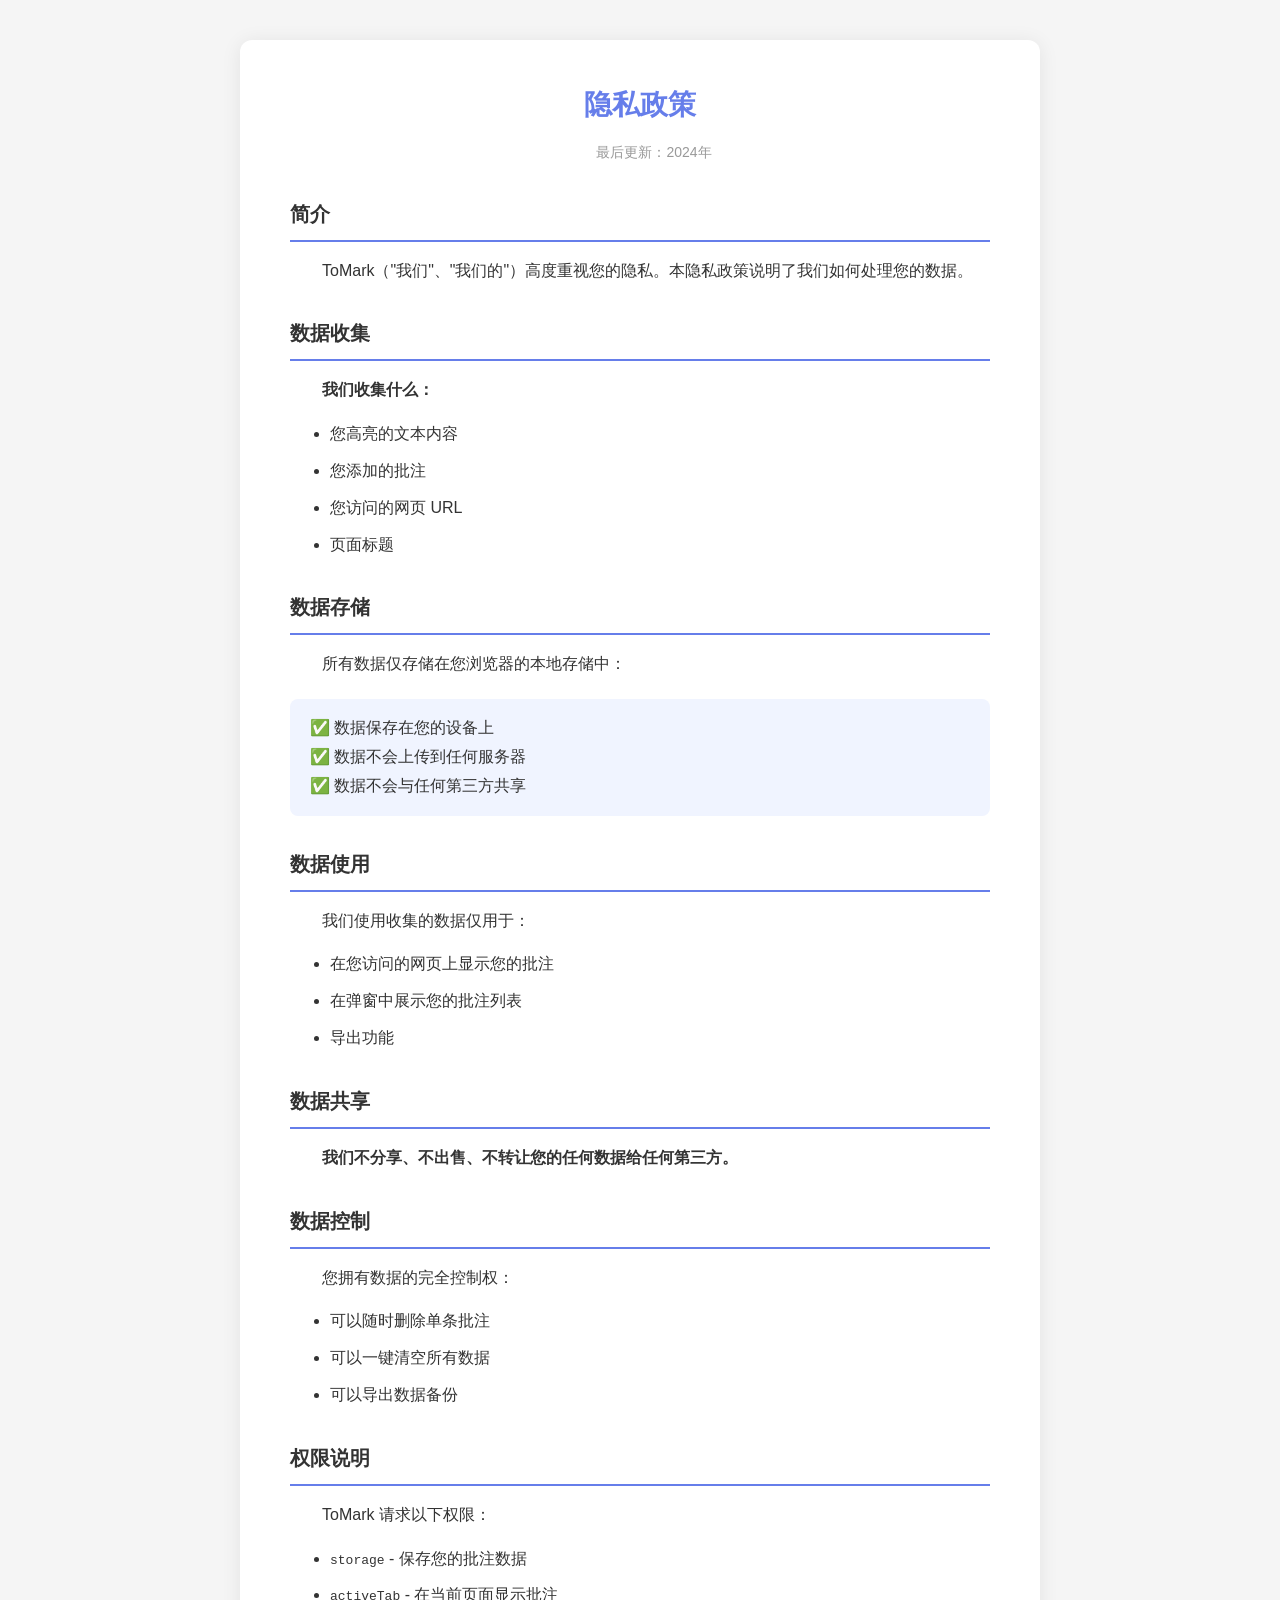
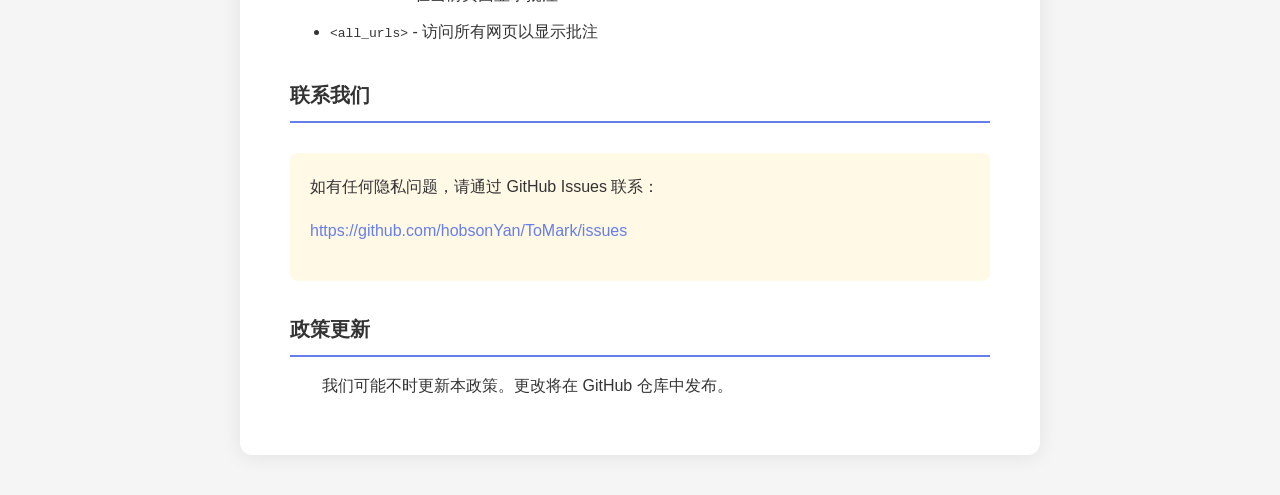
==== privacy.html @ 5ffa5063 "feat: 添加 GitHub Pages 页面 - index.html: 首页 - privacy.html: 隐私政策页面" ====
<!DOCTYPE html>
<html lang="zh-CN">
<head>
    <meta charset="UTF-8">
    <meta name="viewport" content="width=device-width, initial-scale=1.0">
    <title>隐私政策 - ToMark</title>
    <style>
        * {
            margin: 0;
            padding: 0;
            box-sizing: border-box;
        }
        body {
            font-family: -apple-system, BlinkMacSystemFont, 'Segoe UI', 'PingFang SC', 'Hiragino Sans GB', 'Microsoft YaHei', sans-serif;
            line-height: 1.8;
            color: #333;
            background: #f5f5f5;
            padding: 40px 20px;
        }
        .container {
            max-width: 800px;
            margin: 0 auto;
            background: white;
            padding: 40px 50px;
            border-radius: 12px;
            box-shadow: 0 2px 20px rgba(0,0,0,0.08);
        }
        h1 {
            font-size: 28px;
            color: #667eea;
            margin-bottom: 10px;
            text-align: center;
        }
        .update {
            text-align: center;
            color: #999;
            font-size: 14px;
            margin-bottom: 30px;
        }
        h2 {
            font-size: 20px;
            color: #333;
            margin: 30px 0 15px;
            padding-bottom: 8px;
            border-bottom: 2px solid #667eea;
        }
        p {
            margin-bottom: 15px;
            text-indent: 2em;
        }
        ul {
            margin: 15px 0 15px 40px;
        }
        li {
            margin-bottom: 8px;
        }
        .highlight {
            background: #f0f4ff;
            padding: 15px 20px;
            border-radius: 8px;
            margin: 20px 0;
        }
        .highlight p {
            text-indent: 0;
            margin: 0;
        }
        .contact {
            background: #fff9e6;
            padding: 20px;
            border-radius: 8px;
            margin-top: 30px;
        }
        .contact p {
            text-indent: 0;
        }
        a {
            color: #667eea;
            text-decoration: none;
        }
        a:hover {
            text-decoration: underline;
        }
    </style>
</head>
<body>
    <div class="container">
        <h1>隐私政策</h1>
        <p class="update">最后更新：2024年</p>

        <h2>简介</h2>
        <p>ToMark（"我们"、"我们的"）高度重视您的隐私。本隐私政策说明了我们如何处理您的数据。</p>

        <h2>数据收集</h2>
        <p><strong>我们收集什么：</strong></p>
        <ul>
            <li>您高亮的文本内容</li>
            <li>您添加的批注</li>
            <li>您访问的网页 URL</li>
            <li>页面标题</li>
        </ul>

        <h2>数据存储</h2>
        <p>所有数据仅存储在您浏览器的本地存储中：</p>
        <div class="highlight">
            <p>✅ 数据保存在您的设备上<br>
            ✅ 数据不会上传到任何服务器<br>
            ✅ 数据不会与任何第三方共享</p>
        </div>

        <h2>数据使用</h2>
        <p>我们使用收集的数据仅用于：</p>
        <ul>
            <li>在您访问的网页上显示您的批注</li>
            <li>在弹窗中展示您的批注列表</li>
            <li>导出功能</li>
        </ul>

        <h2>数据共享</h2>
        <p><strong>我们不分享、不出售、不转让您的任何数据给任何第三方。</strong></p>

        <h2>数据控制</h2>
        <p>您拥有数据的完全控制权：</p>
        <ul>
            <li>可以随时删除单条批注</li>
            <li>可以一键清空所有数据</li>
            <li>可以导出数据备份</li>
        </ul>

        <h2>权限说明</h2>
        <p>ToMark 请求以下权限：</p>
        <ul>
            <li><code>storage</code> - 保存您的批注数据</li>
            <li><code>activeTab</code> - 在当前页面显示批注</li>
            <li><code>&lt;all_urls&gt;</code> - 访问所有网页以显示批注</li>
        </ul>

        <h2>联系我们</h2>
        <div class="contact">
            <p>如有任何隐私问题，请通过 GitHub Issues 联系：</p>
            <p><a href="https://github.com/hobsonYan/ToMark/issues">https://github.com/hobsonYan/ToMark/issues</a></p>
        </div>

        <h2>政策更新</h2>
        <p>我们可能不时更新本政策。更改将在 GitHub 仓库中发布。</p>
    </div>
</body>
</html>
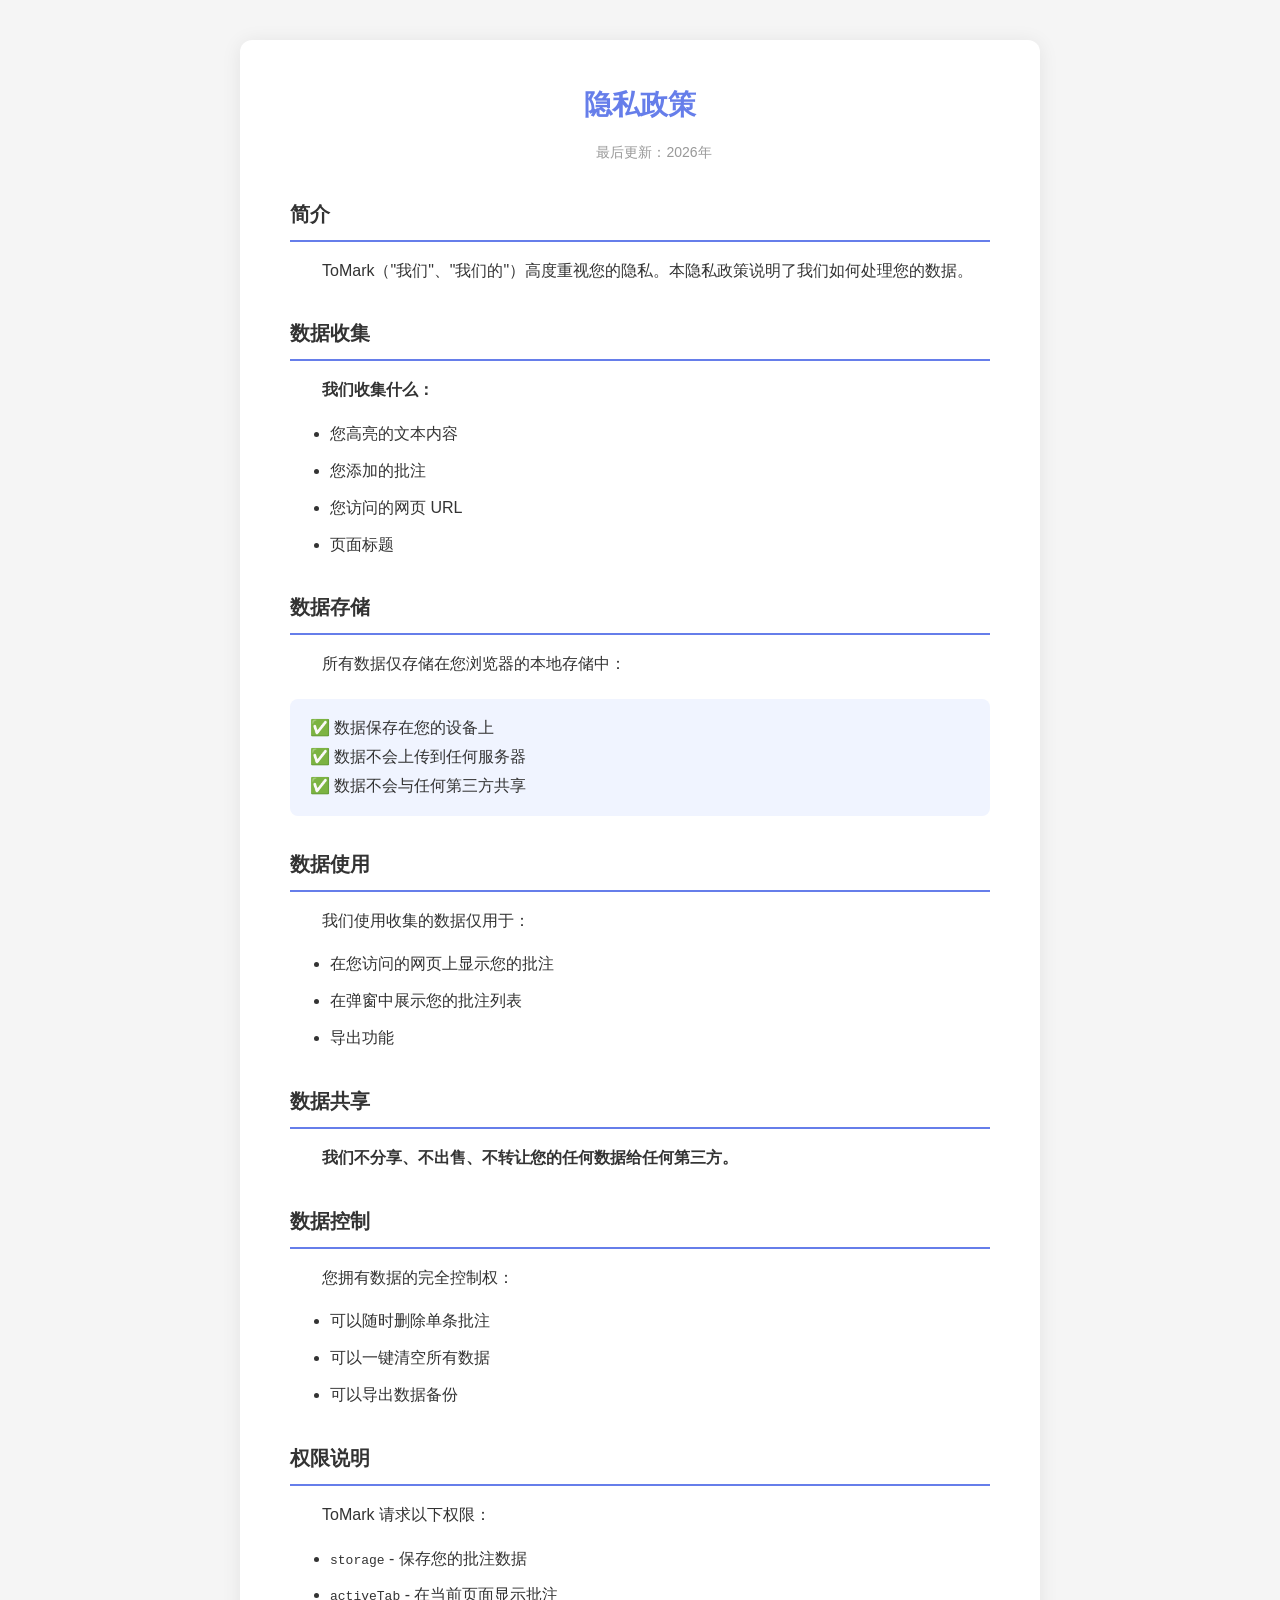
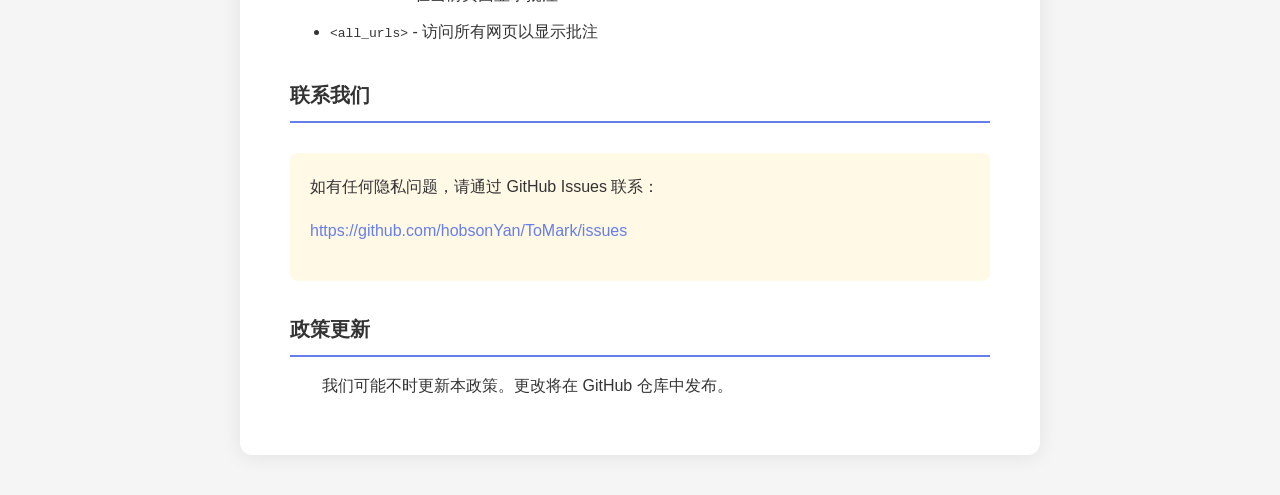
==== commit 0862dbcc: "docs: 更新隐私政策日期为2026年" ====
--- a/privacy.html
+++ b/privacy.html
@@ -85,7 +85,7 @@
 <body>
     <div class="container">
         <h1>隐私政策</h1>
-        <p class="update">最后更新：2024年</p>
+        <p class="update">最后更新：2026年</p>
 
         <h2>简介</h2>
         <p>ToMark（"我们"、"我们的"）高度重视您的隐私。本隐私政策说明了我们如何处理您的数据。</p>
